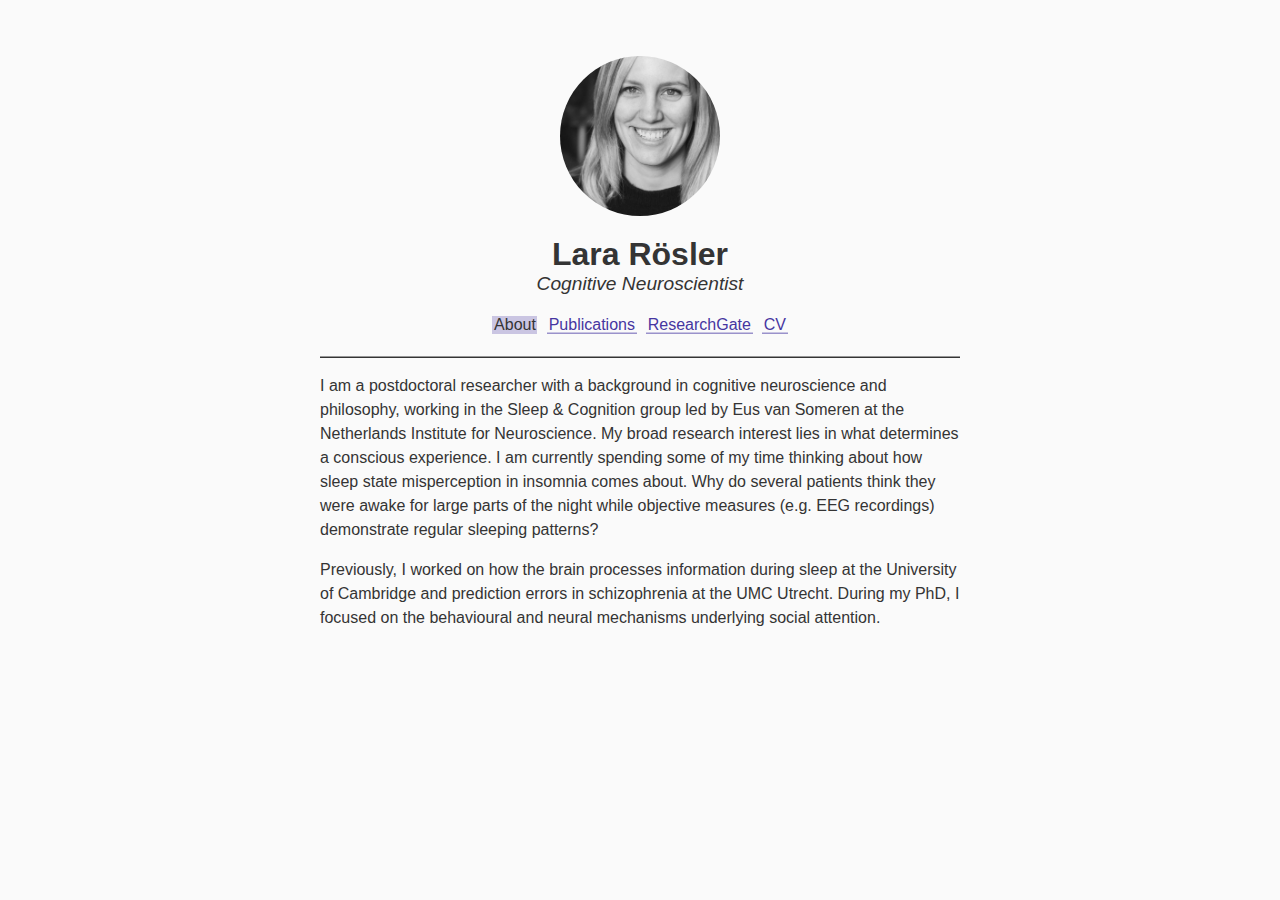
==== index.html @ 1cc288df "Update index.html" ====
<!DOCTYPE html>
<html>
<head>
    <meta charset="utf-8">
    <meta http-equiv="X-UA-Compatible" content="IE=edge">
    <title>Lara Rösler - About</title>
    <meta name="viewport" content="width=device-width, initial-scale=1">
    <link rel="stylesheet" type="text/css" media="screen" href="css/main.css">
    <link rel="icon" href="img/favicon.png">
</head>
<body>
    <img class="portrait" src="img/ik.jpg"></img>
    <br/>
    <div class="title">
        Lara Rösler
    </div>
    <div class="subtitle">
        Cognitive Neuroscientist
    </div>
    <br/>
    <div class="links">
        <a class="selected" href="">About</a>
        <a href="publications.html">Publications</a>
        <a href="https://www.researchgate.net/profile/Lara_Roesler" target="_blank">ResearchGate</a>
        <a href="files/CV_Lara_Roesler.pdf" target="_blank">CV</a>
    </div>
    <div class="maintext">
        <div class="line"></div>
        <p>
        I am a postdoctoral researcher with a background in cognitive neuroscience and philosophy, working in the Sleep & Cognition group led by Eus van Someren at the Netherlands Institute for Neuroscience. 
        My broad research interest lies in what determines a conscious experience. 
        I am currently spending some of my time thinking about how sleep state misperception in insomnia comes about. Why do several patients think they were awake for large parts of the night while objective measures (e.g. EEG recordings) demonstrate regular sleeping patterns?         
        </p>
        <p>
        Previously, I worked on how the brain processes information during sleep at the University of Cambridge and prediction errors in schizophrenia at the UMC Utrecht. During my PhD, I focused on the behavioural and neural mechanisms underlying social attention.         </p>
    </div> 
</html>
---- css/main.css ----
body {
    /*font-family: Cambria, Cochin, Georgia, Times, 'Times New Roman', serif;*/
    font-family: -apple-system, BlinkMacSystemFont, 'Segoe UI', Roboto, Oxygen, Ubuntu, Cantarell, 'Open Sans', 'Helvetica Neue', sans-serif;
    color: #343434;
    background-color: #FAFAFA;
    padding: 2rem;
    text-align: center;
}

.title {
    font-size: 2rem;
    font-weight: 600;
}

.subtitle {
    font-style: italic;
    font-size: 1.2rem;
    font-weight: 400;
    margin-bottom: 0.2rem;
}

a {
    padding-left: 0.1rem;
    padding-right: 0.1rem;
    color: #4636a1;
    text-decoration: none;
    box-shadow: inset 0 -0.1rem 0 #4636a188;
    transition: box-shadow 0.05s, color 0.2s;
    transition-timing-function: ease-out;
}

.selected, a:hover {
    color: #343434;
    text-decoration: none;
    box-shadow: inset 0 -1.2rem 0 #4636a144;
}

.links {
    margin-left: auto;
    margin-right: auto;
    display: flex;
    flex-direction: row;
    flex-wrap: wrap; 
    justify-content: center;
    max-width: 40rem;
}

.links > a {
    margin-left: 0.3rem;
    margin-right: 0.3rem;
}

.maintext {
    line-height: 150%;
    max-width: 40rem;
    text-align: left;
    margin-left: auto;
    margin-right: auto;
}

.portrait {
    width: 10rem;
    border-radius: 50%;
    border: 3;
    margin: 1rem;
}

.line {
    max-width: 40rem;
    margin-top: 0.5rem;
    margin-bottom: 0.5rem;
    margin-left: auto;
    margin-right: auto;
    height: 1rem;
    box-shadow: inset 0 -0.1rem 0 #343434;
}

.maintext > ul {
    list-style: circle;
}

.indent {
    text-indent: -3rem;
    padding-left: 3rem;
    list-style: none;
    margin-bottom: 1rem;
}

.nopad {
    padding: 0;
}
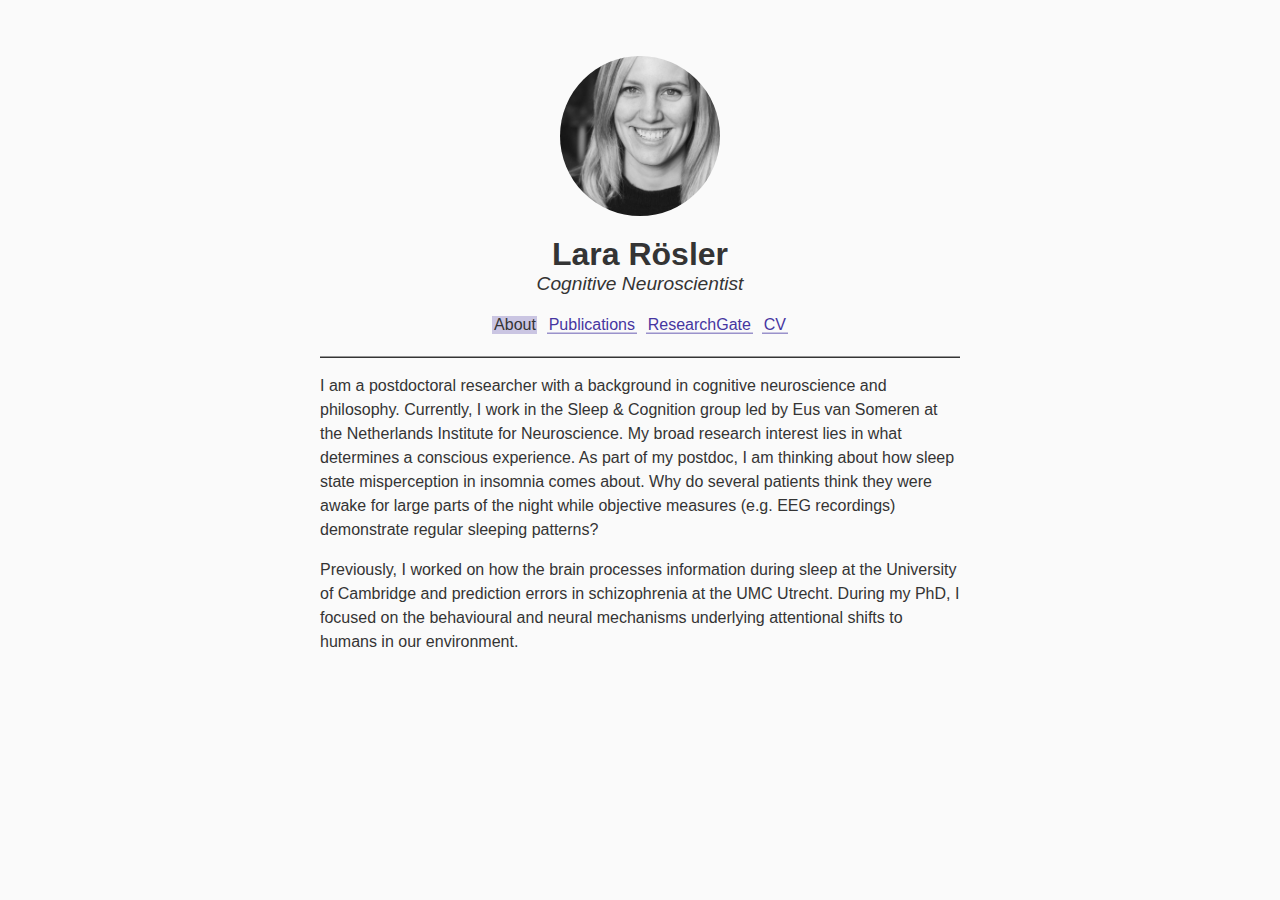
==== commit 1f94a903: "Update index.html" ====
--- a/index.html
+++ b/index.html
@@ -27,11 +27,11 @@
     <div class="maintext">
         <div class="line"></div>
         <p>
-        I am a postdoctoral researcher with a background in cognitive neuroscience and philosophy, working in the Sleep & Cognition group led by Eus van Someren at the Netherlands Institute for Neuroscience. 
+        I am a postdoctoral researcher with a background in cognitive neuroscience and philosophy. Currently, I work in the Sleep & Cognition group led by Eus van Someren at the Netherlands Institute for Neuroscience. 
         My broad research interest lies in what determines a conscious experience. 
-        I am currently spending some of my time thinking about how sleep state misperception in insomnia comes about. Why do several patients think they were awake for large parts of the night while objective measures (e.g. EEG recordings) demonstrate regular sleeping patterns?         
+        As part of my postdoc, I am thinking about how sleep state misperception in insomnia comes about. Why do several patients think they were awake for large parts of the night while objective measures (e.g. EEG recordings) demonstrate regular sleeping patterns?         
         </p>
         <p>
-        Previously, I worked on how the brain processes information during sleep at the University of Cambridge and prediction errors in schizophrenia at the UMC Utrecht. During my PhD, I focused on the behavioural and neural mechanisms underlying social attention.         </p>
+        Previously, I worked on how the brain processes information during sleep at the University of Cambridge and prediction errors in schizophrenia at the UMC Utrecht. During my PhD, I focused on the behavioural and neural mechanisms underlying attentional shifts to humans in our environment.        </p>
     </div> 
 </html>
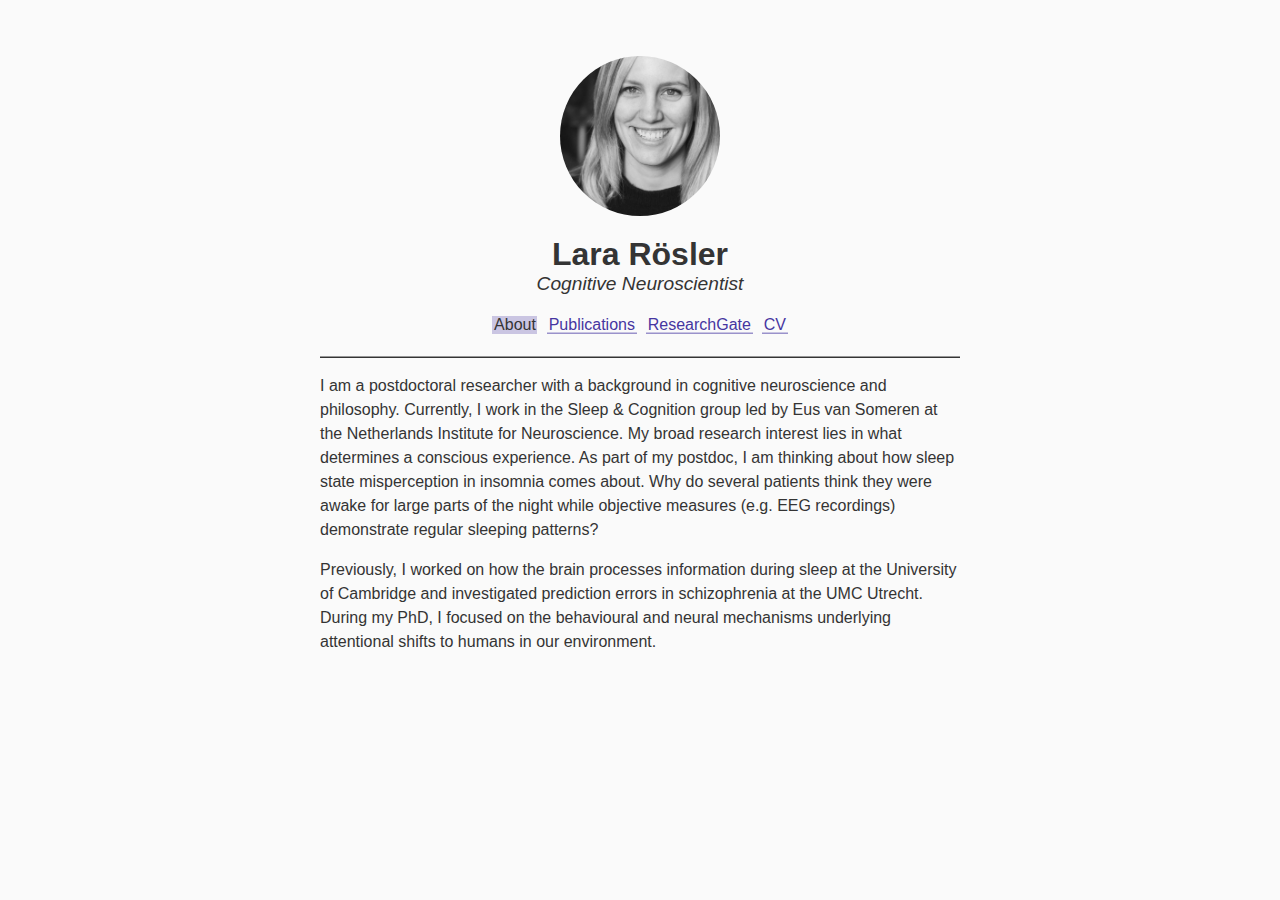
==== commit 9eada2cd: "Update index.html" ====
--- a/index.html
+++ b/index.html
@@ -32,6 +32,6 @@
         As part of my postdoc, I am thinking about how sleep state misperception in insomnia comes about. Why do several patients think they were awake for large parts of the night while objective measures (e.g. EEG recordings) demonstrate regular sleeping patterns?         
         </p>
         <p>
-        Previously, I worked on how the brain processes information during sleep at the University of Cambridge and prediction errors in schizophrenia at the UMC Utrecht. During my PhD, I focused on the behavioural and neural mechanisms underlying attentional shifts to humans in our environment.        </p>
+        Previously, I worked on how the brain processes information during sleep at the University of Cambridge and investigated prediction errors in schizophrenia at the UMC Utrecht. During my PhD, I focused on the behavioural and neural mechanisms underlying attentional shifts to humans in our environment.        </p>
     </div> 
 </html>
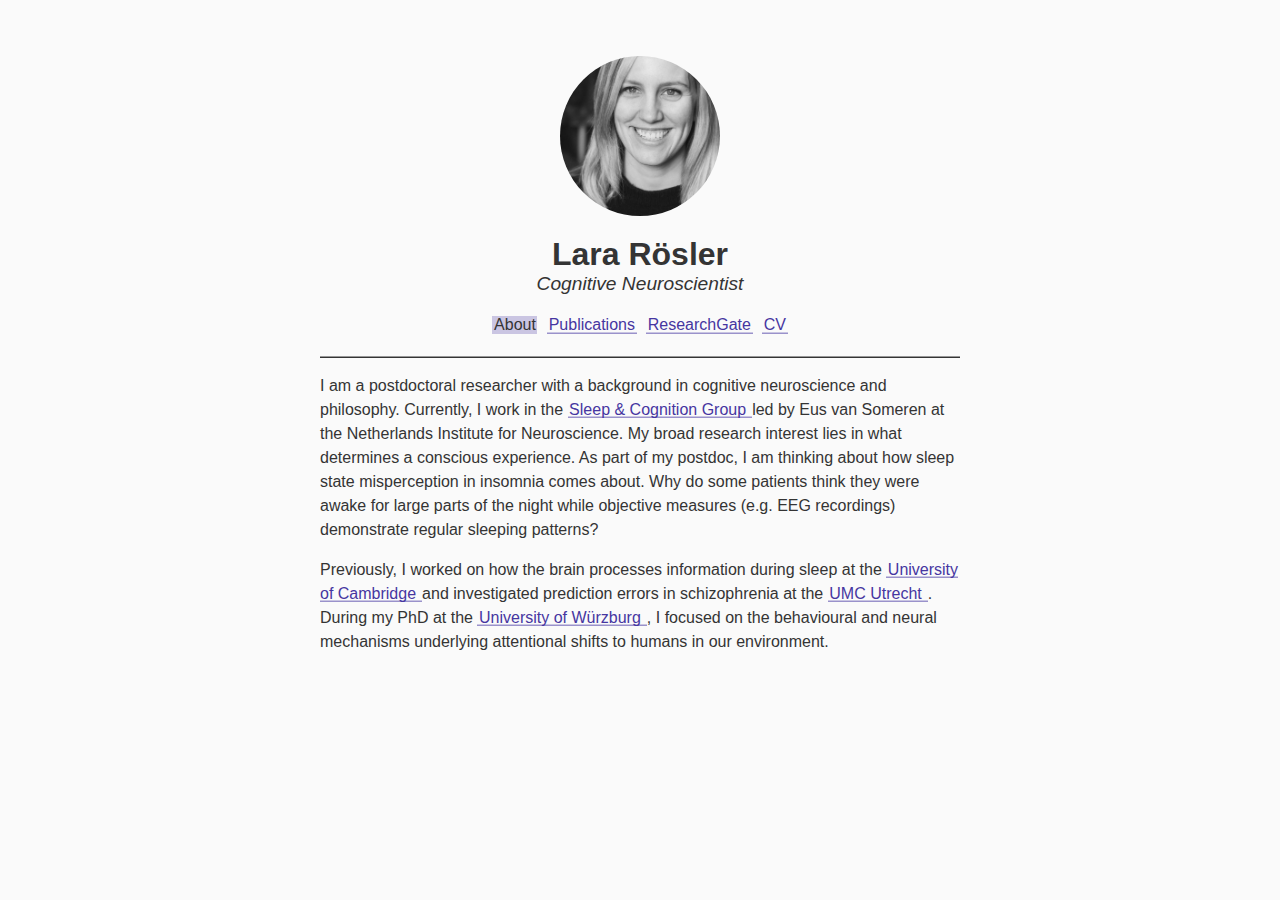
==== commit e84558d0: "Update index.html" ====
--- a/index.html
+++ b/index.html
@@ -27,11 +27,11 @@
     <div class="maintext">
         <div class="line"></div>
         <p>
-        I am a postdoctoral researcher with a background in cognitive neuroscience and philosophy. Currently, I work in the Sleep & Cognition group led by Eus van Someren at the Netherlands Institute for Neuroscience. 
+        I am a postdoctoral researcher with a background in cognitive neuroscience and philosophy. Currently, I work in the  <a href="https://nin.nl/research/researchgroups/van-someren-group/">Sleep & Cognition Group </a> led by Eus van Someren at the Netherlands Institute for Neuroscience. 
         My broad research interest lies in what determines a conscious experience. 
-        As part of my postdoc, I am thinking about how sleep state misperception in insomnia comes about. Why do several patients think they were awake for large parts of the night while objective measures (e.g. EEG recordings) demonstrate regular sleeping patterns?         
+        As part of my postdoc, I am thinking about how sleep state misperception in insomnia comes about. Why do some patients think they were awake for large parts of the night while objective measures (e.g. EEG recordings) demonstrate regular sleeping patterns?         
         </p>
         <p>
-        Previously, I worked on how the brain processes information during sleep at the University of Cambridge and investigated prediction errors in schizophrenia at the UMC Utrecht. During my PhD, I focused on the behavioural and neural mechanisms underlying attentional shifts to humans in our environment.        </p>
+        Previously, I worked on how the brain processes information during sleep at the <a href="http://www.ccc-lab.org/">University of Cambridge </a>  and investigated prediction errors in schizophrenia at the <a href="http://nstarlab.nl/"> UMC Utrecht </a>. During my PhD at the <a href="https://www.psychologie.uni-wuerzburg.de/en/ekp/home/"> University of Würzburg  </a>, I focused on the behavioural and neural mechanisms underlying attentional shifts to humans in our environment.        </p>
     </div> 
 </html>
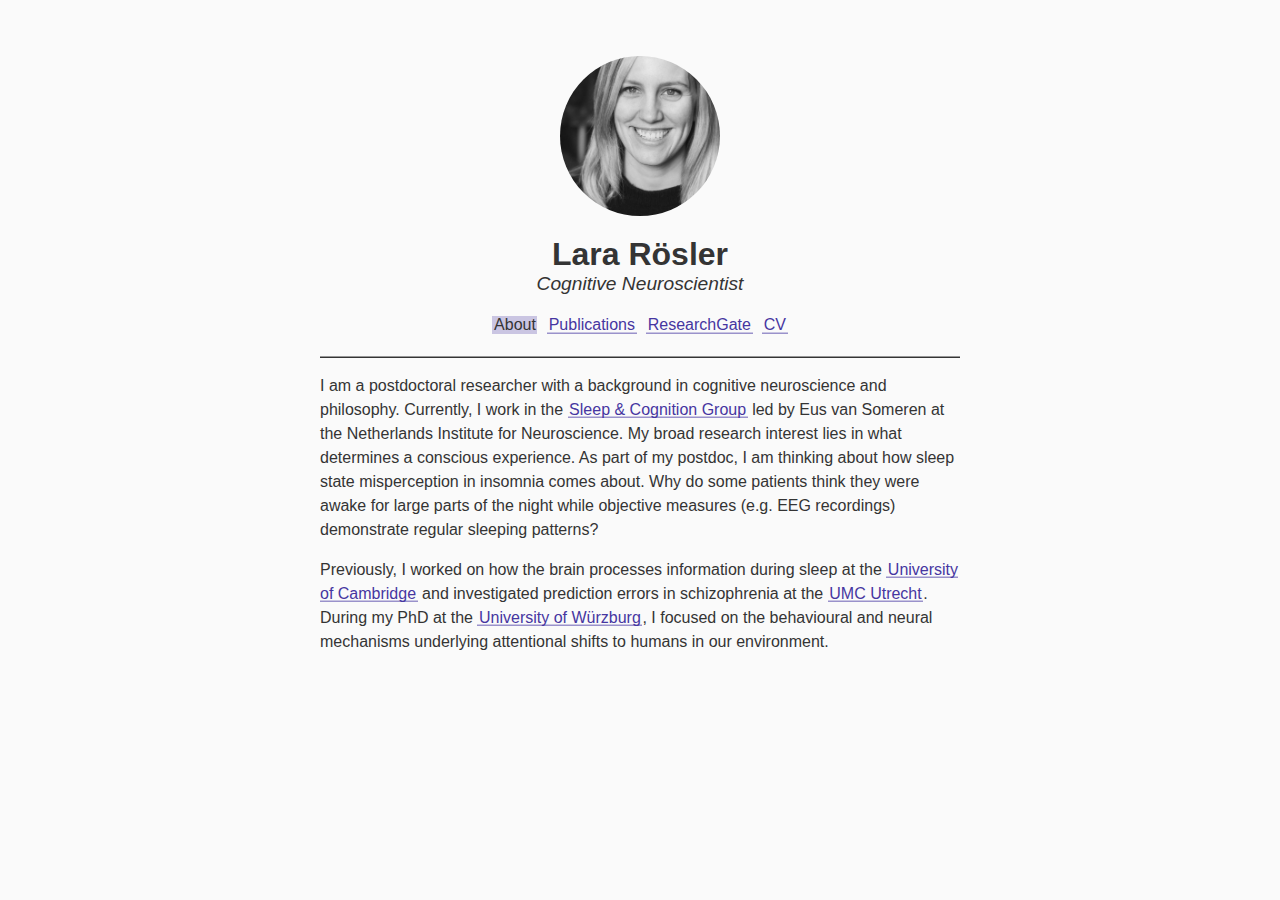
==== commit fb2d6175: "Update index.html" ====
--- a/index.html
+++ b/index.html
@@ -27,11 +27,11 @@
     <div class="maintext">
         <div class="line"></div>
         <p>
-        I am a postdoctoral researcher with a background in cognitive neuroscience and philosophy. Currently, I work in the  <a href="https://nin.nl/research/researchgroups/van-someren-group/">Sleep & Cognition Group </a> led by Eus van Someren at the Netherlands Institute for Neuroscience. 
+        I am a postdoctoral researcher with a background in cognitive neuroscience and philosophy. Currently, I work in the  <a href="https://nin.nl/research/researchgroups/van-someren-group/">Sleep & Cognition Group</a> led by Eus van Someren at the Netherlands Institute for Neuroscience. 
         My broad research interest lies in what determines a conscious experience. 
         As part of my postdoc, I am thinking about how sleep state misperception in insomnia comes about. Why do some patients think they were awake for large parts of the night while objective measures (e.g. EEG recordings) demonstrate regular sleeping patterns?         
         </p>
         <p>
-        Previously, I worked on how the brain processes information during sleep at the <a href="http://www.ccc-lab.org/">University of Cambridge </a>  and investigated prediction errors in schizophrenia at the <a href="http://nstarlab.nl/"> UMC Utrecht </a>. During my PhD at the <a href="https://www.psychologie.uni-wuerzburg.de/en/ekp/home/"> University of Würzburg  </a>, I focused on the behavioural and neural mechanisms underlying attentional shifts to humans in our environment.        </p>
+        Previously, I worked on how the brain processes information during sleep at the <a href="http://www.ccc-lab.org/">University of Cambridge</a>  and investigated prediction errors in schizophrenia at the <a href="http://nstarlab.nl/">UMC Utrecht</a>. During my PhD at the <a href="https://www.psychologie.uni-wuerzburg.de/en/ekp/home/">University of Würzburg</a>, I focused on the behavioural and neural mechanisms underlying attentional shifts to humans in our environment.        </p>
     </div> 
 </html>
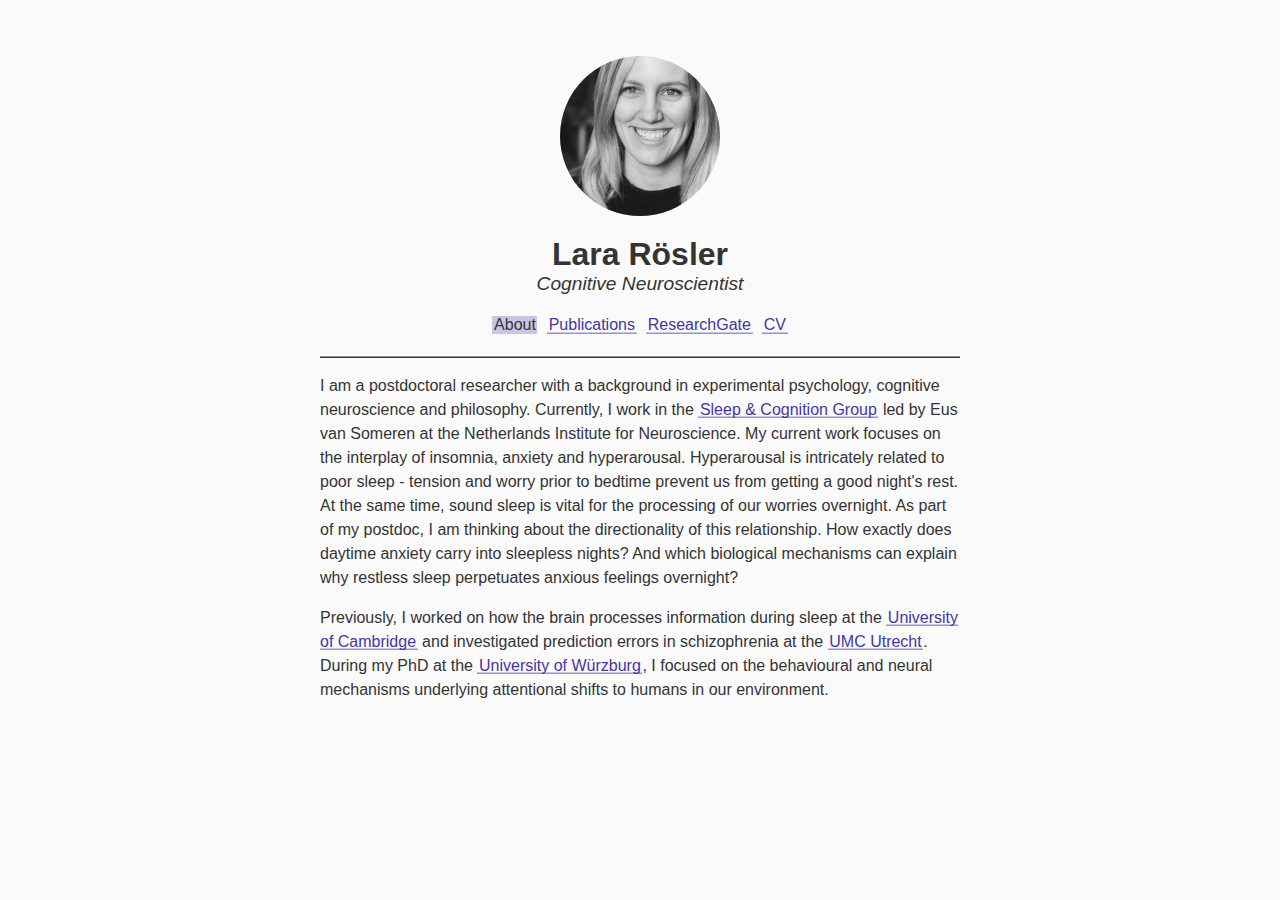
==== commit 5d1b7493: "Update index.html" ====
--- a/index.html
+++ b/index.html
@@ -27,9 +27,9 @@
     <div class="maintext">
         <div class="line"></div>
         <p>
-        I am a postdoctoral researcher with a background in cognitive neuroscience and philosophy. Currently, I work in the  <a href="https://nin.nl/research/researchgroups/van-someren-group/">Sleep & Cognition Group</a> led by Eus van Someren at the Netherlands Institute for Neuroscience. 
-        My broad research interest lies in what determines a conscious experience. 
-        As part of my postdoc, I am thinking about how sleep state misperception in insomnia comes about. Why do some patients think they were awake for large parts of the night while objective measures (e.g. EEG recordings) demonstrate regular sleeping patterns?         
+        I am a postdoctoral researcher with a background in experimental psychology, cognitive neuroscience and philosophy. Currently, I work in the  <a href="https://nin.nl/research/researchgroups/van-someren-group/">Sleep & Cognition Group</a> led by Eus van Someren at the Netherlands Institute for Neuroscience. 
+        My current work focuses on the interplay of insomnia, anxiety and hyperarousal. Hyperarousal is intricately related to poor sleep - tension and worry prior to bedtime prevent us from getting a good night's rest. 
+            At the same time, sound sleep is vital for the processing of our worries overnight. As part of my postdoc, I am thinking about the directionality of this relationship. How exactly does daytime anxiety carry into sleepless nights? And which biological mechanisms can explain why restless sleep perpetuates anxious feelings overnight?        
         </p>
         <p>
         Previously, I worked on how the brain processes information during sleep at the <a href="http://www.ccc-lab.org/">University of Cambridge</a>  and investigated prediction errors in schizophrenia at the <a href="http://nstarlab.nl/">UMC Utrecht</a>. During my PhD at the <a href="https://www.psychologie.uni-wuerzburg.de/en/ekp/home/">University of Würzburg</a>, I focused on the behavioural and neural mechanisms underlying attentional shifts to humans in our environment.        </p>
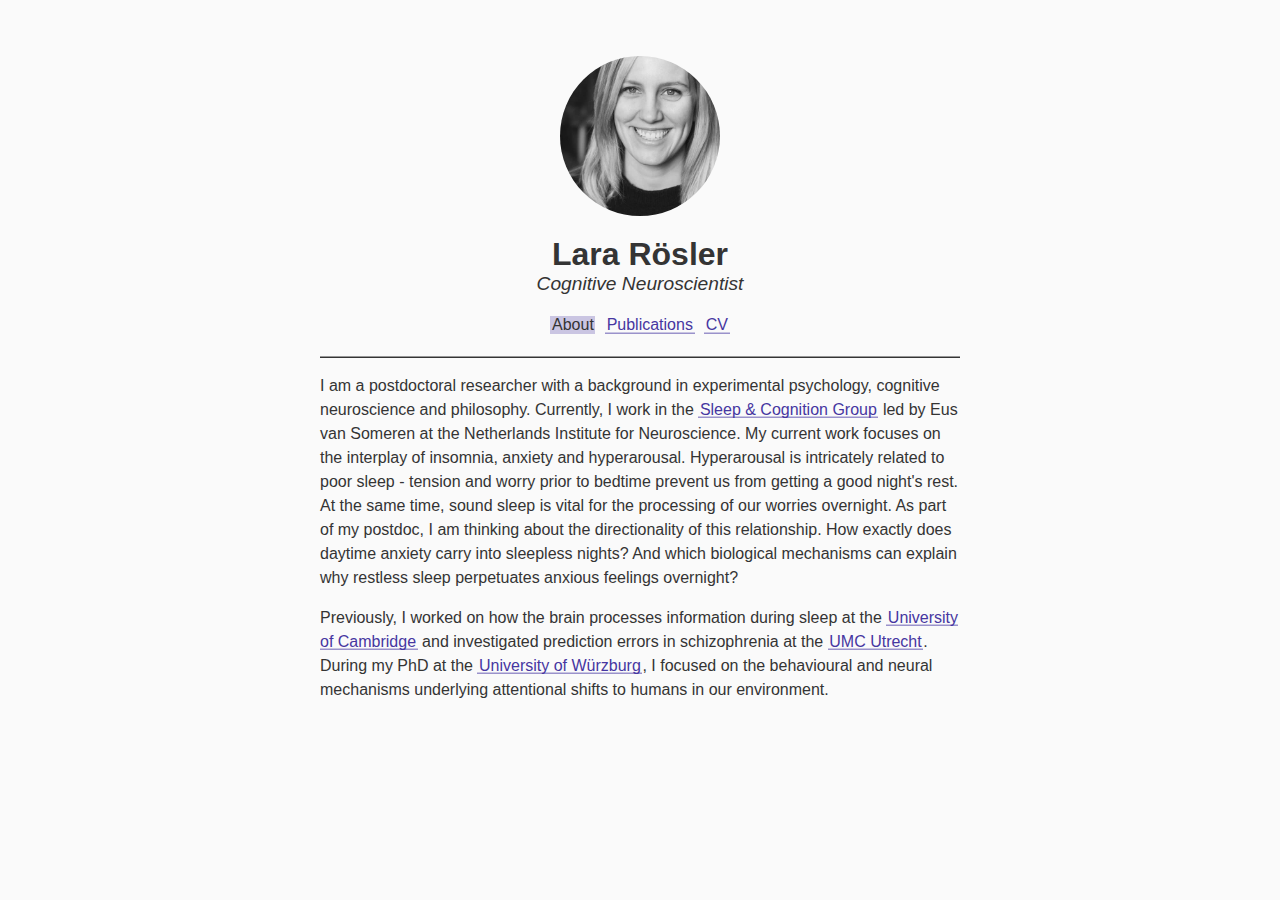
==== commit 625825bc: "Update index.html" ====
--- a/index.html
+++ b/index.html
@@ -21,7 +21,6 @@
     <div class="links">
         <a class="selected" href="">About</a>
         <a href="publications.html">Publications</a>
-        <a href="https://www.researchgate.net/profile/Lara_Roesler" target="_blank">ResearchGate</a>
         <a href="files/CV_Lara_Roesler.pdf" target="_blank">CV</a>
     </div>
     <div class="maintext">
